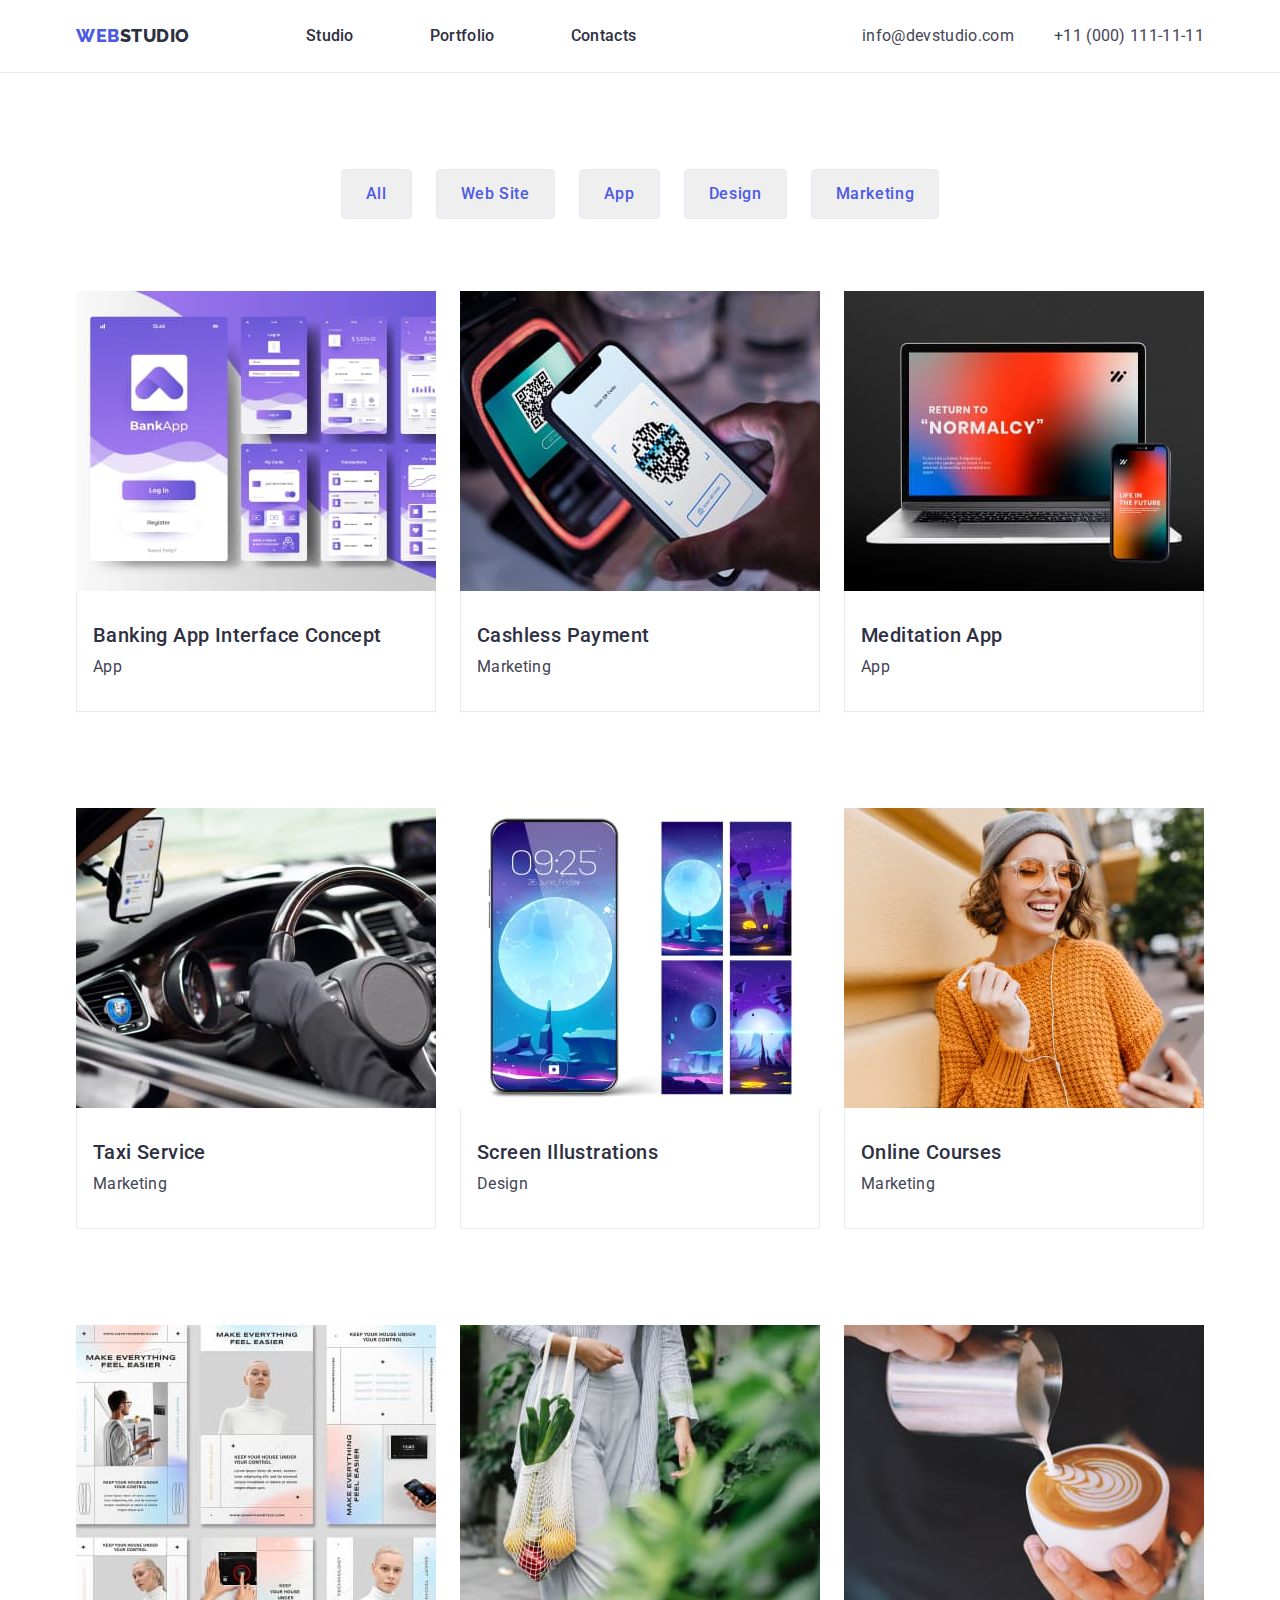
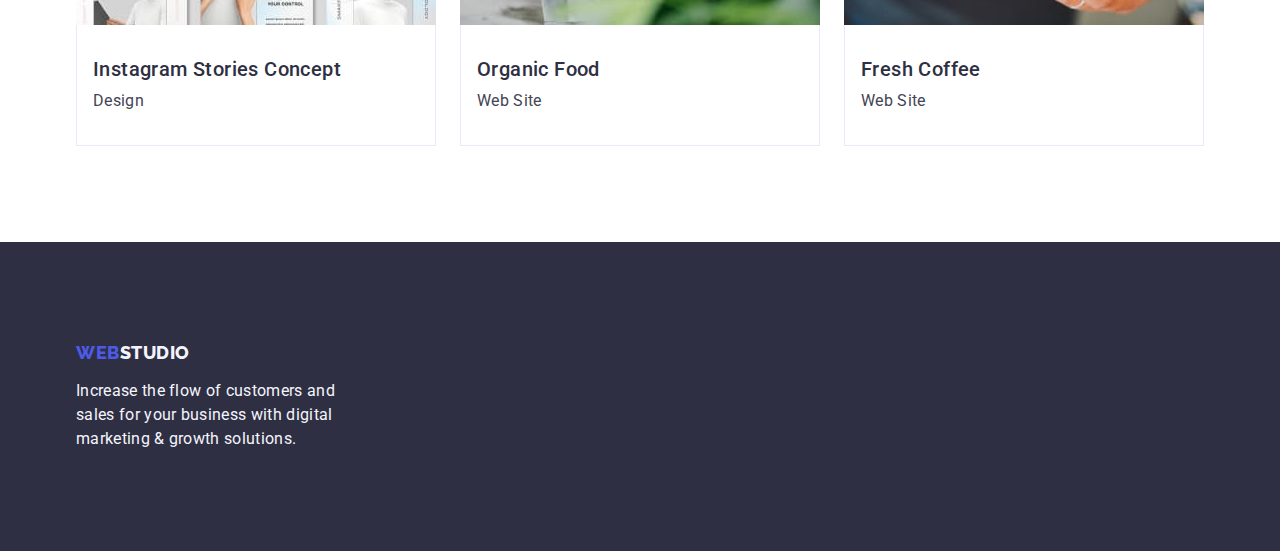
==== portfolio.html @ 5cd8baa3 "Initial commit" ====
<!DOCTYPE html>
<html lang="en">
  <head>
    <meta charset="UTF-8" />
    <meta http-equiv="X-UA-Compatible" content="IE=edge" />
    <meta name="viewport" content="width=device-width, initial-scale=1.0" />
    <link rel="preconnect" href="https://fonts.googleapis.com" />
    <link rel="preconnect" href="https://fonts.gstatic.com" crossorigin />
    <link
      href="https://fonts.googleapis.com/css2?family=Raleway:wght@800&family=Roboto:wght@400;500;700&display=swap"
      rel="stylesheet"
    />

    <!--  -->
    <link
      rel="stylesheet"
      href="https://cdnjs.cloudflare.com/ajax/libs/modern-normalize/1.1.0/modern-normalize.css"
    />
    <link rel="stylesheet" href="./css/styles.css" />
    <title>Document</title>
  </head>
  <body>
    <header class="header head-container">
      <div class="container header-container">
        <nav class="header-nav">
          <a class="logo link" href="./index.html"
            >Web <span class="studio-span link">Studio</span>
          </a>
          <ul class="header-list-nav list hov">
            <li class="header-list-item link">
              <a class="links-nav link" href="./index.html"> Studio </a>
            </li>
            <li class="header-list-item link">
              <a class="links-nav link" href="./portfolio.html">Portfolio</a>
            </li>
            <li class="header-list-item link">
              <a class="links-nav link" href="">Contacts</a>
            </li>
          </ul>
        </nav>

        <address class="adress">
          <ul class="list-adress list">
            <li class="adress-item">
              <a class="adress-link link" href="mailto:info@devstudio.com"
                >info@devstudio.com</a
              >
            </li>
            <li class="adress-item">
              <a class="adress-link link" href="tel:+110001111111"
                >+11 (000) 111-11-11</a
              >
            </li>
          </ul>
        </address>
      </div>
    </header>
    <main>
      <!-- buttons -->

      <div class="container buttons-cont">
        <h1 hidden>empty title</h1>
        <ul class="list btns-list-cont">
          <li><button class="btn" type="button">All</button></li>
          <li><button class="btn" type="button">Web Site</button></li>
          <li><button class="btn" type="button">App</button></li>
          <li><button class="btn" type="button">Design</button></li>
          <li><button class="btn" type="button">Marketing</button></li>
        </ul>
      </div>

      <!-- section 1 -->
      <section class="images">
        <div class="container pics-container">
          <ul class="images list">
            <li class="images-list">
              <a class="link">
                <img
                  class="images-img link"
                  src="./images/img2-1.jpg"
                  alt="Banking App Interface"
                />
                <div class="portf-text-img">
                  <h2 class="images-title">Banking App Interface Concept</h2>
                  <p class="images-text">App</p>
                </div>
              </a>
            </li>
            <li class="images-list">
              <a class="link">
                <img
                  class="images-img"
                  src="./images/img2-2.jpg"
                  alt="Cashless Payment"
                />
                <div class="portf-text-img">
                  <h2 class="images-title">Cashless Payment</h2>
                  <p class="images-text">Marketing</p>
                </div>
              </a>
            </li>
            <li class="images-list">
              <a class="link">
                <img
                  class="images-img"
                  src="./images/img2-3.jpg"
                  alt="App For Meditation"
                />
                <div class="portf-text-img">
                  <h2 class="images-title">Meditation App</h2>
                  <p class="images-text">App</p>
                </div>
              </a>
            </li>
          </ul>
        </div>
      </section>
      <!--         fjhssuhchdoishdvoh -->

      <section class="images">
        <div class="container pics-container">
          <ul class="images list">
            <li class="images-list">
              <a class="link">
                <img
                  class="images-img"
                  src="./images/img2-4.jpg"
                  alt="Taxi Service"
                />
                <div class="portf-text-img">
                  <h2 class="images-title">Taxi Service</h2>
                  <p class="images-text">Marketing</p>
                </div>
              </a>
            </li>
            <li class="images-list">
              <a class="link">
                <img
                  class="images-img"
                  src="./images/img2-5.jpg"
                  alt="Screen Illustrations"
                />
                <div class="portf-text-img">
                  <h2 class="images-title">Screen Illustrations</h2>
                  <p class="images-text">Design</p>
                </div>
              </a>
            </li>
            <li class="images-list">
              <a class="link">
                <img
                  class="images-img"
                  src="./images/img2-6.jpg"
                  alt="Online Courses"
                />
                <div class="portf-text-img">
                  <h2 class="images-title">Online Courses</h2>
                  <p class="images-text">Marketing</p>
                </div>
              </a>
            </li>
          </ul>
        </div>
      </section>

      <!-- dojgoisjfipjdf -->
      <section class="images">
        <div class="container pics-container">
          <ul class="images list">
            <li class="images-list">
              <a class="link">
                <img
                  class="images-img"
                  src="./images/img2-7.jpg"
                  alt="Instagram Stories Concept"
                />
                <div class="portf-text-img">
                  <h2 class="images-title">Instagram Stories Concept</h2>
                  <p class="images-text">Design</p>
                </div>
              </a>
            </li>
            <li class="images-list">
              <a class="link">
                <img
                  class="images-img"
                  src="./images/img2-8.jpg"
                  alt="Organic Food"
                />
                <div class="portf-text-img">
                  <h2 class="images-title">Organic Food</h2>
                  <p class="images-text">Web Site</p>
                </div>
              </a>
            </li>
            <li class="images-list">
              <a class="link">
                <img
                  class="images-img"
                  src="./images/img2-9.jpg"
                  alt="Fresh Coffee"
                />
                <div class="portf-text-img">
                  <h2 class="images-title">Fresh Coffee</h2>
                  <p class="images-text">Web Site</p>
                </div>
              </a>
            </li>
          </ul>
        </div>
      </section>
    </main>
    <footer class="footer">
      <div class="container footer-container">
        <a class="logo link" href="./index.html"
          >Web <span class="studio-span link sspan">Studio</span>
        </a>
        <p class="fotter-text">
          Increase the flow of customers and sales for your business with
          digital marketing & growth solutions.
        </p>
      </div>
    </footer>
  </body>
</html>
---- css/styles.css ----
body {
  font-family: 'Roboto', sans-serif;
  color: #434455;
}
:root {
  --add-color: #4d5ae5;
}
:root {
  --main-color: #2e2f42;
}
:root {
  --link-color: #434455;
}
:root {
  --background-color: #2e2f42;
}
p,
h1,
h2,
h3,
h4,
h5,
h6 {
  margin: 0;
}

ul {
  padding-left: 0;
  margin: 0;
}
button {
  cursor: pointer;
}

address {
  font-style: normal;
}

img {
  display: block;
}
/* main */

.logo {
  font-family: 'Raleway', sans-serif;
  font-style: normal;
  font-weight: 800;
  font-size: 18px;
  line-height: 1.17;
  display: flex;
  align-items: center;
  letter-spacing: 0.03em;
  text-transform: uppercase;
  color: var(--add-color);
  padding-left: 0px;
}
.studio-span {
  color: var(--main-color);
}

.list {
  list-style: none;
}

.link {
  text-decoration: none;
}

.container {
  margin-left: auto;
  margin-right: auto;
  width: 1158px;
  padding-left: 15px;
  padding-right: 15px;
}
.head-container {
  display: flex;
  text-align: center;
  border-bottom: 1px solid #e7e9fc;
}
.header {
  padding-top: 24px;
  padding-bottom: 24px;
  background-color: FFFFFF;
}
.header-nav {
  margin-right: auto;
  justify-content: center;
  background-color: #ffffff;
  display: flex;
  gap: 40px;
}
.header-container {
  display: flex;
}
.header-list-nav {
  display: flex;
}
.adress {
  color: var(--link-color);
}

.hov:hover :focus {
  color: #404bbf;
}

.links-nav {
  font-weight: 500;
  font-size: 16px;
  line-height: 1.5;
  letter-spacing: 0.02em;
  color: #2e2f42;
}
.links-nav:first-child {
  margin-left: 76px;
}

.links-nav:hover {
  color: #404bbf;
}
.links-nav:focus {
  color: #404bbf;
}

.adress-list {
}

.list-adress {
  margin-left: auto;
  display: flex;
  color: var(--link-color);
  gap: 40px;
}

.adress-item {
  font-weight: 400;
  font-size: 16px;
  line-height: 1.5;
  letter-spacing: 0.02em;
  color: #434455;
}

.adress-link:hover {
  color: #404bbf;
}
.adress-link:focus {
  color: #404bbf;
}

.adress-link {
  color: var(--link-color);
}

/* SECTION ONE */
.solutions {
  background-color: var(--background-color);
}

.container-solutions {
  background-color: #2e2f42;
  text-align: center;
  padding-top: 188px;
  padding-bottom: 188px;
}

.solutions-title {
  font-weight: 700;
  font-size: 56px;
  line-height: 1.07;

  width: 496px;
  letter-spacing: 0.02em;
  color: #ffffff;
  text-align: center;

  margin-left: auto;
  margin-right: auto;
}

.solutions-btn {
  font-family: 'Roboto', sans-serif;
  font-weight: 500;
  font-size: 16px;
  display: inline-block;
  border-radius: 4px;
  padding: 16px 32px;
  background: var(--add-color);
  box-shadow: 0px 4px 4px rgba(0, 0, 0, 0.15);
  line-height: 1.5;
  display: flex;
  align-items: center;
  letter-spacing: 0.04em;
  cursor: pointer;
  color: #ffffff;
  margin-top: 48px;
  margin-left: auto;
  margin-right: auto;
}

/* SECTION TWO */
.advantages {
  padding-top: 120px;
  padding-bottom: 120px;
}
.advantages-container {
  display: flex;
  gap: 24px;
}

.advantages-main-title {
}

.hidden {
}

.advantages-list {
}

.list {
}

.advantages-list-item {
}

.advantages-title {
  font-weight: 500;
  font-size: 20px;
  line-height: 1.2;
  letter-spacing: 0.02em;
  color: #2e2f42;
  margin-bottom: 8px;
}

.advantages-text {
  font-weight: 400;
  font-size: 16px;
  line-height: 1.5;
  letter-spacing: 0.02em;
  color: #434455;
}

/* SECTION THREE */
.tasks-container {
}
.tasks-title {
  font-weight: 700;
  font-size: 36px;
  line-height: 1.11;
  text-align: center;
  letter-spacing: 0.02em;
  text-transform: capitalize;
  color: #2e2f42;
  margin-bottom: 72px;
}
.tasks {
  padding-bottom: 120px;
}

.tasks-list {
  display: flex;
  gap: 24px;
  justify-content: space-between;
}

.tasks-list-item {
}

.tasks-img {
}

/*  SECTION FOUR*/

.team-container {
  padding-top: 120px;
  padding-bottom: 120px;
}
.team {
  background-color: #f4f4fd;
}

.team-main-title {
  font-weight: 700;
  font-size: 36px;
  line-height: 1.11;
  text-align: center;
  letter-spacing: 0.02em;
  text-transform: capitalize;
  color: #2e2f42;
  margin-bottom: 72px;
}

.team-worker {
  background: #ffffff;
  box-shadow: 0px 1px 6px rgba(46, 47, 66, 0.08),
    0px 1px 1px rgba(46, 47, 66, 0.16), 0px 2px 1px rgba(46, 47, 66, 0.08);
  border-radius: 0px 0px 4px 4px;
  padding-top: 32px;
  padding-bottom: 32px;
}

.team-list {
  display: flex;
  gap: 24px;
}

.team-list-item {
}

.team-img {
}

.team-item {
  font-weight: 500;
  font-size: 20px;
  line-height: 1.2;
  margin-bottom: 8px;
  text-align: center;
  letter-spacing: 0.02em;
  color: #2e2f42;
}

.team-text {
  font-weight: 400;
  font-size: 16px;
  line-height: 1.5;
  text-align: center;
  letter-spacing: 0.02em;
  color: #434455;
}
/* FOOTER */
.footer {
  background-color: var(--background-color);
  padding-top: 100px;
  padding-bottom: 100px;
}
.footer-container {
  display: block;
}
.fotter-link {
}

.fotter-text {
  font-weight: 400;
  font-size: 16px;
  line-height: 1.5;
  width: 264px;
  margin-top: 16px;
  letter-spacing: 0.02em;
  color: #f4f4fd;
}
.sspan {
  color: #f4f4fd;
}

/* portfolio */
/* SECTION */
.list {
  list-style: none;
}

.buttons-cont {
  display: flex;
}
.btn {
  font-family: 'Roboto', sans-serif;
  font-style: normal;
  font-weight: 500;
  font-size: 16px;
  line-height: 1.5;
  display: flex;
  align-items: center;
  text-align: center;
  letter-spacing: 0.04em;
  cursor: pointer;
  color: var(--add-color);
  border: 1px solid #e7e9fc;
  border-radius: 4px;
  padding: 12px 24px;
}

/* section img */

.pics-container {
  display: flex;
}
.btns-list-cont {
  display: flex;
  padding-top: 96px;
  padding-bottom: 72px;
  justify-content: center;
  margin: 0 auto;
  gap: 24px;
}
.images {
  display: flex;
  justify-content: space-between;
  gap: 24px;
  margin-bottom: 48px;
}

.images-list {
  display: flex;
  justify-content: space-between;
}

.images-img {
}

.images-title {
  padding-bottom: 8px;
  padding-left: 16px;

  font-weight: 500;
  font-size: 20px;
  line-height: 1.2;
  letter-spacing: 0.02em;
  color: #2e2f42;
}

.portf-text-img {
  padding-top: 32px;
  padding-bottom: 32px;
  background: #ffffff;

  border-bottom: 1px solid #e7e9fc;
  border-left: 1px solid #e7e9fc;
  border-right: 1px solid #e7e9fc;
}

.images-text {
  font-weight: 400;
  font-size: 16px;
  line-height: 1.5;
  letter-spacing: 0.02em;
  padding-left: 16px;
  color: #434455;
}
.link {
  text-decoration: none;
}
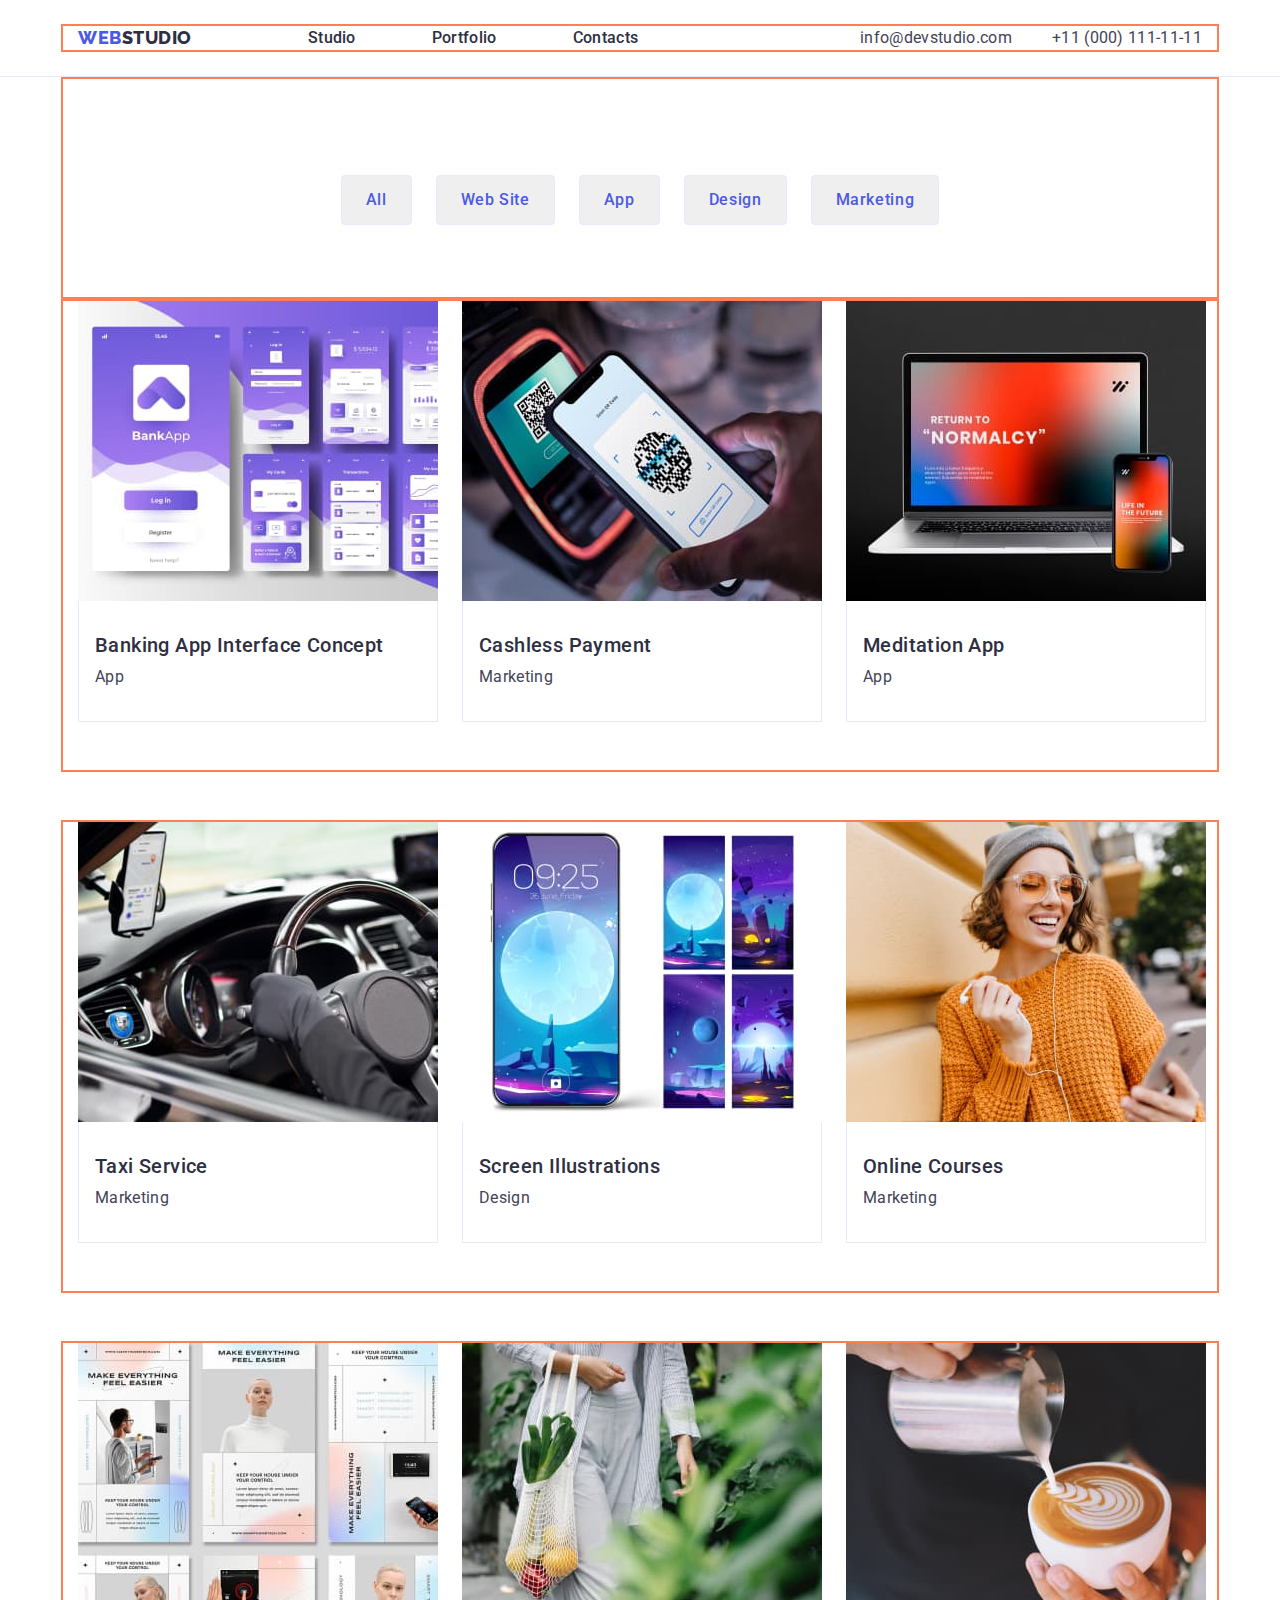
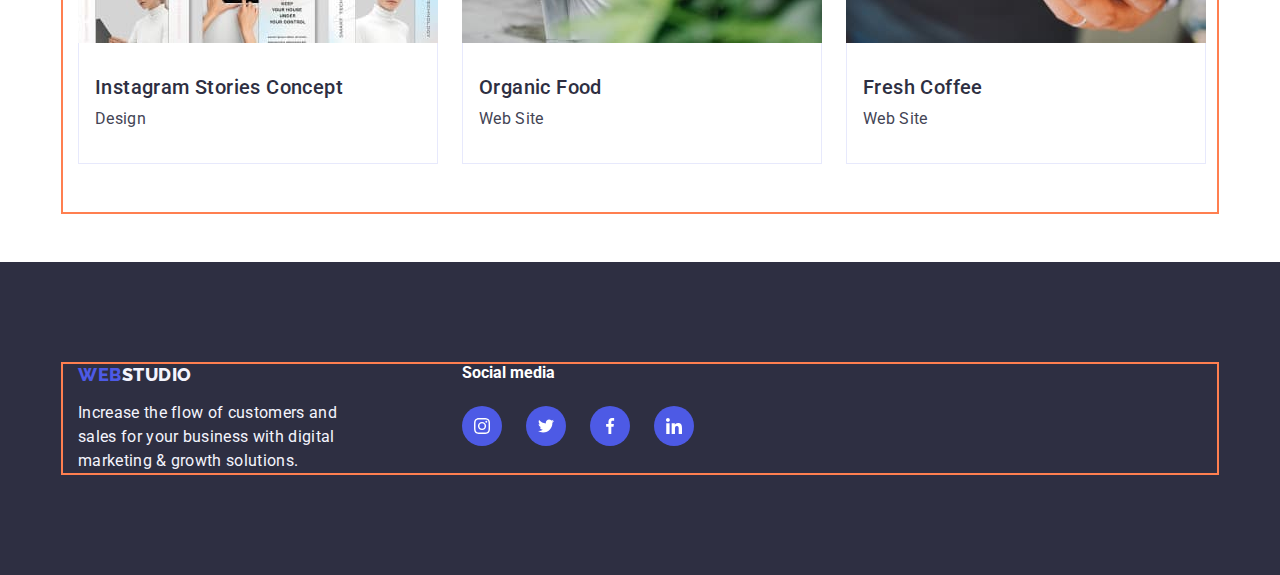
==== commit ff027aa2: "j" ====
--- a/portfolio.html
+++ b/portfolio.html
@@ -212,14 +212,51 @@
     </main>
     <footer class="footer">
       <div class="container footer-container">
-        <a class="logo link" href="./index.html"
-          >Web <span class="studio-span link sspan">Studio</span>
-        </a>
-        <p class="fotter-text">
-          Increase the flow of customers and sales for your business with
-          digital marketing & growth solutions.
-        </p>
+        <div class="footer-content">
+          <a class="logo link" href="./index.html"
+            >Web <span class="studio-span link sspan">Studio</span>
+          </a>
+          <p class="fotter-text">
+            Increase the flow of customers and sales for your business with
+            digital marketing & growth solutions.
+          </p>
+        </div>
+
+        <div class="footer-social">
+          <h4 class="footer-social-media">Social media</h4>
+          <ul class="footer-soc-list list">
+            <li class="team-soc-item">
+              <a class="footer-soc-link link" href>
+                <svg width="16" height="16" class="team-soc-item-svg">
+                  <use href="./images/icons.svg#icon-instagram"></use>
+                </svg>
+              </a>
+            </li>
+            <li class="footer-soc-item">
+              <a class="footer-soc-link link soc" href>
+                <svg width="16" height="16" class="team-soc-item-svg">
+                  <use href="./images/icons.svg#icon-twitter"></use>
+                </svg>
+              </a>
+            </li>
+            <li class="team-soc-item">
+              <a class="footer-soc-link link" href>
+                <svg width="16" height="16" class="team-soc-item-svg">
+                  <use href="./images/icons.svg#icon-facebook"></use>
+                </svg>
+              </a>
+            </li>
+            <li class="team-soc-item">
+              <a class="footer-soc-link link" href>
+                <svg width="16" height="16" class="team-soc-item-svg">
+                  <use href="./images/icons.svg#icon-linkedin"></use>
+                </svg>
+              </a>
+            </li>
+          </ul>
+        </div>
       </div>
     </footer>
   </body>
+  </body>
 </html>
--- a/css/styles.css
+++ b/css/styles.css
@@ -13,6 +13,9 @@
 }
 :root {
   --background-color: #2e2f42;
+}
+:root {
+  --hover-color: #404bbf;
 }
 p,
 h1,
@@ -65,13 +68,17 @@
 .link {
   text-decoration: none;
 }
-
+.adv-svg-section {
+  display: block;
+  justify-content: space-between;
+}
 .container {
   margin-left: auto;
   margin-right: auto;
   width: 1158px;
   padding-left: 15px;
   padding-right: 15px;
+  border: solid 2px coral;
 }
 .head-container {
   display: flex;
@@ -101,7 +108,7 @@
 }
 
 .hov:hover :focus {
-  color: #404bbf;
+  color: var(--hover-color);
 }
 
 .links-nav {
@@ -116,10 +123,10 @@
 }
 
 .links-nav:hover {
-  color: #404bbf;
+  color: var(--hover-color);
 }
 .links-nav:focus {
-  color: #404bbf;
+  color: var(--hover-color);
 }
 
 .adress-list {
@@ -141,10 +148,10 @@
 }
 
 .adress-link:hover {
-  color: #404bbf;
+  color: var(--hover-color);
 }
 .adress-link:focus {
-  color: #404bbf;
+  color: var(--hover-color);
 }
 
 .adress-link {
@@ -158,9 +165,21 @@
 
 .container-solutions {
   background-color: #2e2f42;
+  background-image: linear-gradient(
+      rgba(46, 47, 66, 0.7),
+      rgba(46, 47, 66, 0.7)
+    ),
+    url(../images/people-office.jpg);
+
+  background-size: cover;
   text-align: center;
   padding-top: 188px;
   padding-bottom: 188px;
+  background-repeat: no-repeat;
+  background-position: center;
+  width: 1440px;
+  margin-left: auto;
+  margin-right: auto;
 }
 
 .solutions-title {
@@ -196,6 +215,10 @@
   margin-left: auto;
   margin-right: auto;
 }
+.solutions-btn:hover,
+.solutions-btn:focus {
+  background-color: var(--hover-color);
+}
 
 /* SECTION TWO */
 .advantages {
@@ -237,6 +260,12 @@
   line-height: 1.5;
   letter-spacing: 0.02em;
   color: #434455;
+}
+.adv-svg-div {
+  padding: 24px 102.14px;
+  background: #f4f4fd;
+  border-radius: 4px;
+  margin-bottom: 8px;
 }
 
 /* SECTION THREE */
@@ -327,6 +356,42 @@
   letter-spacing: 0.02em;
   color: #434455;
 }
+
+.team-soc-list {
+  display: flex;
+  justify-content: center;
+  gap: 24px;
+  margin-top: 8px;
+}
+
+.team-soc-item {
+  width: 40px;
+  height: 40px;
+}
+
+.team-soc-link {
+  width: 100%;
+  height: 100%;
+  border-radius: 50%;
+  background-color: #4d5ae5;
+  display: flex;
+  align-items: center;
+  justify-content: center;
+}
+
+.team-soc-link:hover,
+.team-soc-link:focus {
+  background-color: var(--hover-color);
+}
+
+.team-soc-item-svg {
+  fill: #ffffff;
+}
+.soc-change:hover,
+.soc-change:focus .team-soc-item-svg {
+  fill: var(--add-color);
+}
+
 /* FOOTER */
 .footer {
   background-color: var(--background-color);
@@ -334,11 +399,36 @@
   padding-bottom: 100px;
 }
 .footer-container {
-  display: block;
+  display: flex;
+  width: 1158px;
+}
+.footer-content {
 }
 .fotter-link {
 }
-
+.footer-social-media {
+  color: #ffffff;
+  margin-bottom: 16px;
+}
+.footer-social {
+  display: flex;
+  flex-direction: column;
+  align-items: flex-start;
+  margin-left: 120px;
+}
+.footer-soc-list {
+  display: flex;
+  justify-content: center;
+  gap: 24px;
+  margin-top: 8px;
+}
+.footer-soc-item {
+  box-sizing: border-box;
+  display: flex;
+  justify-content: center;
+  width: 40px;
+  height: 40px;
+}
 .fotter-text {
   font-weight: 400;
   font-size: 16px;
@@ -351,7 +441,20 @@
 .sspan {
   color: #f4f4fd;
 }
-
+.footer-soc-link {
+  width: 100%;
+  height: 100%;
+  border-radius: 50%;
+  background-color: #4d5ae5;
+  display: flex;
+  align-items: center;
+  justify-content: center;
+}
+
+.footer-soc-link:hover,
+.team-soc-link:focus {
+  background-color: #31d0aa;
+}
 /* portfolio */
 /* SECTION */
 .list {
@@ -361,6 +464,7 @@
 .buttons-cont {
   display: flex;
 }
+
 .btn {
   font-family: 'Roboto', sans-serif;
   font-style: normal;
@@ -377,7 +481,11 @@
   border-radius: 4px;
   padding: 12px 24px;
 }
-
+.btn:hover,
+.btn:focus {
+  background-color: var(--hover-color);
+  color: #fff;
+}
 /* section img */
 
 .pics-container {
@@ -438,3 +546,53 @@
 .link {
   text-decoration: none;
 }
+/* CUSTOMERS */
+.costumers {
+}
+.container {
+}
+.customers-container {
+  padding: 130px 156px 120px;
+  flex-direction: column;
+  display: flex;
+  align-items: center;
+}
+.costumers-list {
+  display: flex;
+  gap: 24px;
+  flex-direction: row;
+  align-items: flex-start;
+  padding: 0px;
+  justify-content: space-between;
+  margin-top: 72px;
+}
+.costumers-header {
+  /* margin-bottom: 72px; */
+  margin: 0 auto;
+  font-weight: 700;
+  font-size: 36px;
+  line-height: 1.11;
+  text-align: center;
+  letter-spacing: 0.02em;
+  text-transform: capitalize;
+}
+.list {
+}
+.customers-link {
+}
+.link {
+}
+.customers-link-tag {
+}
+.costummers-items {
+  border: 1px solid #8e8f99;
+  border-radius: 4px;
+  fill: #afb1b8;
+  padding: 16px 32px;
+}
+
+.costummers-items:hover,
+.costummers-items:focus {
+  fill: var(--hover-color);
+  border: 1px solid var(--hover-color);
+}
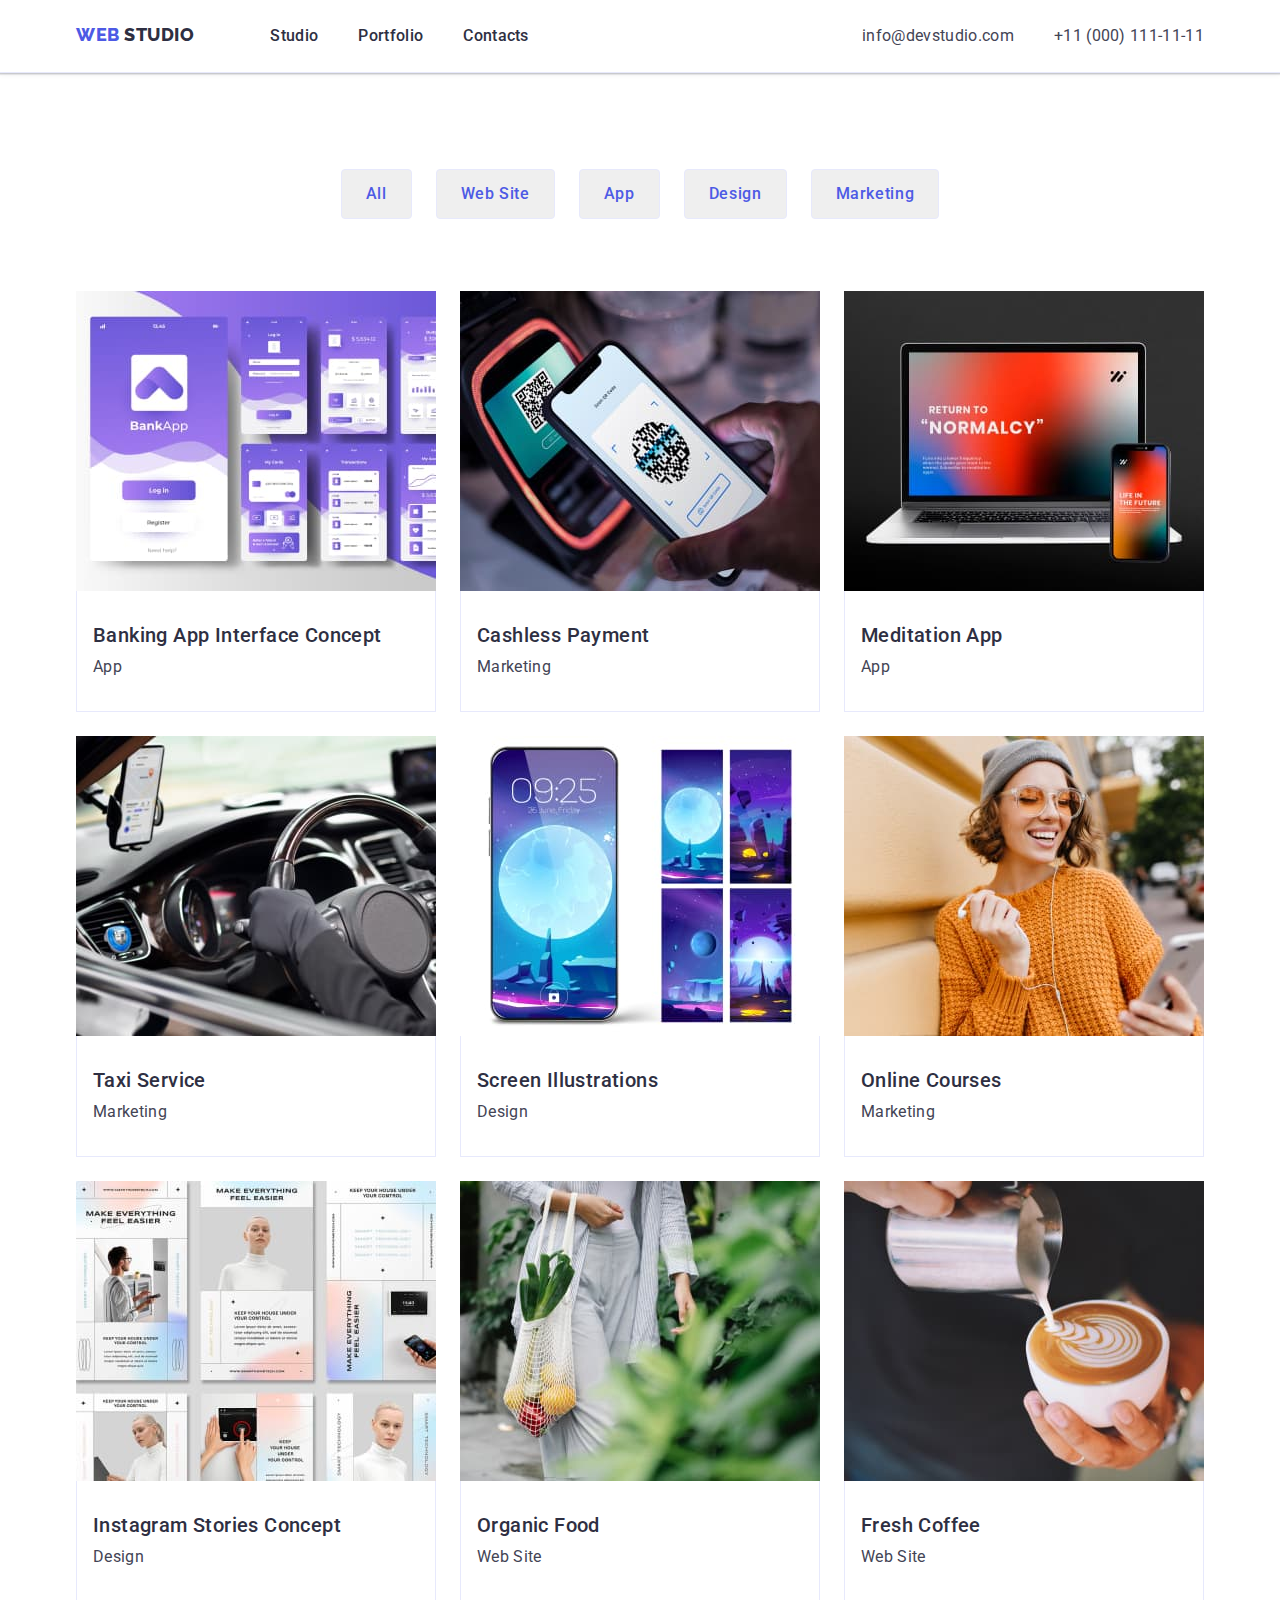
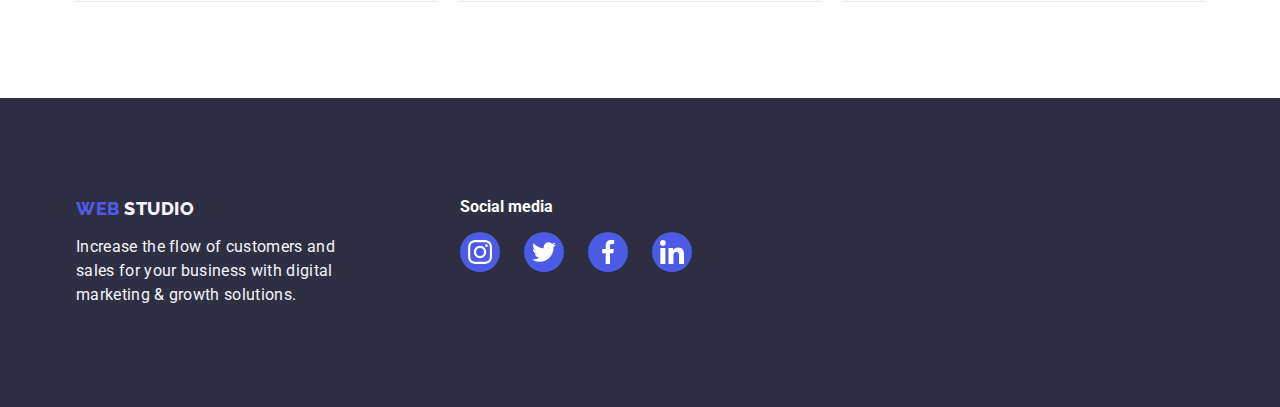
==== commit 35235da5: "f" ====
--- a/portfolio.html
+++ b/portfolio.html
@@ -112,103 +112,91 @@
                 </div>
               </a>
             </li>
+ <li class="images-list">
+              <a class="link">
+                <img
+                  class="images-img"
+                  src="./images/img2-4.jpg"
+                  alt="Taxi Service"
+                />
+                <div class="portf-text-img">
+                  <h2 class="images-title">Taxi Service</h2>
+                  <p class="images-text">Marketing</p>
+                </div>
+              </a>
+            </li>
+            <li class="images-list">
+              <a class="link">
+                <img
+                  class="images-img"
+                  src="./images/img2-5.jpg"
+                  alt="Screen Illustrations"
+                />
+                <div class="portf-text-img">
+                  <h2 class="images-title">Screen Illustrations</h2>
+                  <p class="images-text">Design</p>
+                </div>
+              </a>
+            </li>
+            <li class="images-list">
+              <a class="link">
+                <img
+                  class="images-img"
+                  src="./images/img2-6.jpg"
+                  alt="Online Courses"
+                />
+                <div class="portf-text-img">
+                  <h2 class="images-title">Online Courses</h2>
+                  <p class="images-text">Marketing</p>
+                </div>
+              </a>
+            </li>
+<li class="images-list">
+              <a class="link">
+                <img
+                  class="images-img"
+                  src="./images/img2-7.jpg"
+                  alt="Instagram Stories Concept"
+                />
+                <div class="portf-text-img">
+                  <h2 class="images-title">Instagram Stories Concept</h2>
+                  <p class="images-text">Design</p>
+                </div>
+              </a>
+            </li>
+            <li class="images-list">
+              <a class="link">
+                <img
+                  class="images-img"
+                  src="./images/img2-8.jpg"
+                  alt="Organic Food"
+                />
+                <div class="portf-text-img">
+                  <h2 class="images-title">Organic Food</h2>
+                  <p class="images-text">Web Site</p>
+                </div>
+              </a>
+            </li>
+            <li class="images-list">
+              <a class="link">
+                <img
+                  class="images-img"
+                  src="./images/img2-9.jpg"
+                  alt="Fresh Coffee"
+                />
+                <div class="portf-text-img">
+                  <h2 class="images-title">Fresh Coffee</h2>
+                  <p class="images-text">Web Site</p>
+                </div>
+              </a>
+            </li>
           </ul>
         </div>
       </section>
-      <!--         fjhssuhchdoishdvoh -->
-
-      <section class="images">
-        <div class="container pics-container">
-          <ul class="images list">
-            <li class="images-list">
-              <a class="link">
-                <img
-                  class="images-img"
-                  src="./images/img2-4.jpg"
-                  alt="Taxi Service"
-                />
-                <div class="portf-text-img">
-                  <h2 class="images-title">Taxi Service</h2>
-                  <p class="images-text">Marketing</p>
-                </div>
-              </a>
-            </li>
-            <li class="images-list">
-              <a class="link">
-                <img
-                  class="images-img"
-                  src="./images/img2-5.jpg"
-                  alt="Screen Illustrations"
-                />
-                <div class="portf-text-img">
-                  <h2 class="images-title">Screen Illustrations</h2>
-                  <p class="images-text">Design</p>
-                </div>
-              </a>
-            </li>
-            <li class="images-list">
-              <a class="link">
-                <img
-                  class="images-img"
-                  src="./images/img2-6.jpg"
-                  alt="Online Courses"
-                />
-                <div class="portf-text-img">
-                  <h2 class="images-title">Online Courses</h2>
-                  <p class="images-text">Marketing</p>
-                </div>
-              </a>
-            </li>
-          </ul>
-        </div>
-      </section>
-
-      <!-- dojgoisjfipjdf -->
-      <section class="images">
-        <div class="container pics-container">
-          <ul class="images list">
-            <li class="images-list">
-              <a class="link">
-                <img
-                  class="images-img"
-                  src="./images/img2-7.jpg"
-                  alt="Instagram Stories Concept"
-                />
-                <div class="portf-text-img">
-                  <h2 class="images-title">Instagram Stories Concept</h2>
-                  <p class="images-text">Design</p>
-                </div>
-              </a>
-            </li>
-            <li class="images-list">
-              <a class="link">
-                <img
-                  class="images-img"
-                  src="./images/img2-8.jpg"
-                  alt="Organic Food"
-                />
-                <div class="portf-text-img">
-                  <h2 class="images-title">Organic Food</h2>
-                  <p class="images-text">Web Site</p>
-                </div>
-              </a>
-            </li>
-            <li class="images-list">
-              <a class="link">
-                <img
-                  class="images-img"
-                  src="./images/img2-9.jpg"
-                  alt="Fresh Coffee"
-                />
-                <div class="portf-text-img">
-                  <h2 class="images-title">Fresh Coffee</h2>
-                  <p class="images-text">Web Site</p>
-                </div>
-              </a>
-            </li>
-          </ul>
-        </div>
-      </section>
+     
+
+      
+        
     </main>
     <footer class="footer">
       <div class="container footer-container">
@@ -227,28 +215,28 @@
           <ul class="footer-soc-list list">
             <li class="team-soc-item">
               <a class="footer-soc-link link" href>
-                <svg width="16" height="16" class="team-soc-item-svg">
+             <svg width="24" height="24" class="team-soc-item-svg">
                   <use href="./images/icons.svg#icon-instagram"></use>
                 </svg>
               </a>
             </li>
             <li class="footer-soc-item">
               <a class="footer-soc-link link soc" href>
-                <svg width="16" height="16" class="team-soc-item-svg">
+                <svg width="24" height="24" class="team-soc-item-svg">
                   <use href="./images/icons.svg#icon-twitter"></use>
                 </svg>
               </a>
             </li>
             <li class="team-soc-item">
               <a class="footer-soc-link link" href>
-                <svg width="16" height="16" class="team-soc-item-svg">
+                <svg width="24" height="24" class="team-soc-item-svg">
                   <use href="./images/icons.svg#icon-facebook"></use>
                 </svg>
               </a>
             </li>
             <li class="team-soc-item">
               <a class="footer-soc-link link" href>
-                <svg width="16" height="16" class="team-soc-item-svg">
+              <svg width="24" height="24" class="team-soc-item-svg">
                   <use href="./images/icons.svg#icon-linkedin"></use>
                 </svg>
               </a>
--- a/css/styles.css
+++ b/css/styles.css
@@ -1,22 +1,15 @@
+:root {
+  --add-color: #4d5ae5;
+  --main-color: #2e2f42;
+  --link-color: #434455;
+  --hover-color: #404bbf;
+}
+
 body {
   font-family: 'Roboto', sans-serif;
-  color: #434455;
-}
-:root {
-  --add-color: #4d5ae5;
-}
-:root {
-  --main-color: #2e2f42;
-}
-:root {
-  --link-color: #434455;
-}
-:root {
-  --background-color: #2e2f42;
-}
-:root {
-  --hover-color: #404bbf;
-}
+  color: var(--link-color);
+}
+
 p,
 h1,
 h2,
@@ -50,8 +43,6 @@
   font-weight: 800;
   font-size: 18px;
   line-height: 1.17;
-  display: flex;
-  align-items: center;
   letter-spacing: 0.03em;
   text-transform: uppercase;
   color: var(--add-color);
@@ -78,12 +69,12 @@
   width: 1158px;
   padding-left: 15px;
   padding-right: 15px;
-  border: solid 2px coral;
+  /* border: solid 2px coral; */
 }
 .head-container {
-  display: flex;
-  text-align: center;
   border-bottom: 1px solid #e7e9fc;
+  box-shadow: 0px 2px 1px rgba(46, 47, 66, 0.08),
+    0px 1px 1px rgba(46, 47, 66, 0.16), 0px 1px 6px rgba(46, 47, 66, 0.08);
 }
 .header {
   padding-top: 24px;
@@ -92,16 +83,17 @@
 }
 .header-nav {
   margin-right: auto;
-  justify-content: center;
-  background-color: #ffffff;
-  display: flex;
+  display: flex;
+}
+.header-container {
+  display: flex;
+}
+.header-list-item {
+}
+.header-list-nav {
+  display: flex;
+  margin-left: 76px;
   gap: 40px;
-}
-.header-container {
-  display: flex;
-}
-.header-list-nav {
-  display: flex;
 }
 .adress {
   color: var(--link-color);
@@ -116,10 +108,7 @@
   font-size: 16px;
   line-height: 1.5;
   letter-spacing: 0.02em;
-  color: #2e2f42;
-}
-.links-nav:first-child {
-  margin-left: 76px;
+  color: var(--main-color);
 }
 
 .links-nav:hover {
@@ -144,7 +133,7 @@
   font-size: 16px;
   line-height: 1.5;
   letter-spacing: 0.02em;
-  color: #434455;
+  color: var(--link-color);
 }
 
 .adress-link:hover {
@@ -161,10 +150,6 @@
 /* SECTION ONE */
 .solutions {
   background-color: var(--background-color);
-}
-
-.container-solutions {
-  background-color: #2e2f42;
   background-image: linear-gradient(
       rgba(46, 47, 66, 0.7),
       rgba(46, 47, 66, 0.7)
@@ -180,6 +165,10 @@
   width: 1440px;
   margin-left: auto;
   margin-right: auto;
+  box-shadow: 0px 4px 4px rgba(0, 0, 0, 0.25);
+}
+
+.container-solutions {
 }
 
 .solutions-title {
@@ -206,14 +195,13 @@
   background: var(--add-color);
   box-shadow: 0px 4px 4px rgba(0, 0, 0, 0.15);
   line-height: 1.5;
-  display: flex;
-  align-items: center;
   letter-spacing: 0.04em;
   cursor: pointer;
   color: #ffffff;
   margin-top: 48px;
   margin-left: auto;
   margin-right: auto;
+  border: none;
 }
 .solutions-btn:hover,
 .solutions-btn:focus {
@@ -243,6 +231,7 @@
 }
 
 .advantages-list-item {
+  width: calc(100% - 72px / 4);
 }
 
 .advantages-title {
@@ -250,7 +239,7 @@
   font-size: 20px;
   line-height: 1.2;
   letter-spacing: 0.02em;
-  color: #2e2f42;
+  color: var(--main-color);
   margin-bottom: 8px;
 }
 
@@ -259,13 +248,16 @@
   font-size: 16px;
   line-height: 1.5;
   letter-spacing: 0.02em;
-  color: #434455;
+  color: var(--link-color);
 }
 .adv-svg-div {
-  padding: 24px 102.14px;
+  display: flex;
+  justify-content: center;
   background: #f4f4fd;
   border-radius: 4px;
   margin-bottom: 8px;
+  align-items: center;
+  height: 112px;
 }
 
 /* SECTION THREE */
@@ -278,7 +270,7 @@
   text-align: center;
   letter-spacing: 0.02em;
   text-transform: capitalize;
-  color: #2e2f42;
+  color: var(--main-color);
   margin-bottom: 72px;
 }
 .tasks {
@@ -295,16 +287,16 @@
 }
 
 .tasks-img {
+  border: 1px solid #e7e9fc;
 }
 
 /*  SECTION FOUR*/
 
-.team-container {
+.team {
+  background-color: #f4f4fd;
   padding-top: 120px;
   padding-bottom: 120px;
-}
-.team {
-  background-color: #f4f4fd;
+  filter: drop-shadow(0px 4px 4px rgba(0, 0, 0, 0.25));
 }
 
 .team-main-title {
@@ -314,7 +306,7 @@
   text-align: center;
   letter-spacing: 0.02em;
   text-transform: capitalize;
-  color: #2e2f42;
+  color: var(--main-color);
   margin-bottom: 72px;
 }
 
@@ -345,7 +337,7 @@
   margin-bottom: 8px;
   text-align: center;
   letter-spacing: 0.02em;
-  color: #2e2f42;
+  color: var(--main-color);
 }
 
 .team-text {
@@ -354,7 +346,7 @@
   line-height: 1.5;
   text-align: center;
   letter-spacing: 0.02em;
-  color: #434455;
+  color: var(--link-color);
 }
 
 .team-soc-list {
@@ -373,7 +365,7 @@
   width: 100%;
   height: 100%;
   border-radius: 50%;
-  background-color: #4d5ae5;
+  background-color: var(--add-color);
   display: flex;
   align-items: center;
   justify-content: center;
@@ -394,15 +386,16 @@
 
 /* FOOTER */
 .footer {
-  background-color: var(--background-color);
   padding-top: 100px;
   padding-bottom: 100px;
+  background-color: var(--main-color);
 }
 .footer-container {
   display: flex;
   width: 1158px;
 }
 .footer-content {
+  width: 264px;
 }
 .fotter-link {
 }
@@ -411,9 +404,6 @@
   margin-bottom: 16px;
 }
 .footer-social {
-  display: flex;
-  flex-direction: column;
-  align-items: flex-start;
   margin-left: 120px;
 }
 .footer-soc-list {
@@ -433,7 +423,7 @@
   font-weight: 400;
   font-size: 16px;
   line-height: 1.5;
-  width: 264px;
+
   margin-top: 16px;
   letter-spacing: 0.02em;
   color: #f4f4fd;
@@ -445,7 +435,7 @@
   width: 100%;
   height: 100%;
   border-radius: 50%;
-  background-color: #4d5ae5;
+  background-color: var(--add-color);
   display: flex;
   align-items: center;
   justify-content: center;
@@ -455,6 +445,7 @@
 .team-soc-link:focus {
   background-color: #31d0aa;
 }
+
 /* portfolio */
 /* SECTION */
 .list {
@@ -485,11 +476,14 @@
 .btn:focus {
   background-color: var(--hover-color);
   color: #fff;
+  box-shadow: 0px 3px 1px rgba(0, 0, 0, 0.1), 0px 2px 1px rgba(0, 0, 0, 0.08),
+    0px 2px 2px rgba(0, 0, 0, 0.12);
+  border: 1pxsolid var(--hover-color);
 }
 /* section img */
 
 .pics-container {
-  display: flex;
+  display: inline-block;
 }
 .btns-list-cont {
   display: flex;
@@ -501,98 +495,105 @@
 }
 .images {
   display: flex;
+  flex-wrap: wrap;
   justify-content: space-between;
   gap: 24px;
   margin-bottom: 48px;
 }
 
 .images-list {
-  display: flex;
-  justify-content: space-between;
+  width: 360px;
 }
 
 .images-img {
 }
 
 .images-title {
-  padding-bottom: 8px;
-  padding-left: 16px;
+  margin-bottom: 8px;
 
   font-weight: 500;
   font-size: 20px;
   line-height: 1.2;
   letter-spacing: 0.02em;
-  color: #2e2f42;
+  color: var(--main-color);
 }
 
 .portf-text-img {
   padding-top: 32px;
   padding-bottom: 32px;
+  padding-left: 16px;
   background: #ffffff;
 
   border-bottom: 1px solid #e7e9fc;
   border-left: 1px solid #e7e9fc;
   border-right: 1px solid #e7e9fc;
 }
-
+.portf-text-img:hover {
+  box-shadow: 0px 1px 6px rgba(46, 47, 66, 0.08),
+    0px 1px 1px rgba(46, 47, 66, 0.16), 0px 2px 1px rgba(46, 47, 66, 0.08);
+}
 .images-text {
   font-weight: 400;
   font-size: 16px;
   line-height: 1.5;
   letter-spacing: 0.02em;
-  padding-left: 16px;
-  color: #434455;
-}
+
+  color: var(--link-color);
+}
+
 .link {
   text-decoration: none;
 }
 /* CUSTOMERS */
 .costumers {
-}
-.container {
-}
+  padding: 130px 156px 120px;
+}
+
 .customers-container {
-  padding: 130px 156px 120px;
+  display: flex;
   flex-direction: column;
-  display: flex;
+  justify-content: center;
   align-items: center;
 }
 .costumers-list {
   display: flex;
   gap: 24px;
-  flex-direction: row;
-  align-items: flex-start;
   padding: 0px;
-  justify-content: space-between;
-  margin-top: 72px;
 }
 .costumers-header {
   /* margin-bottom: 72px; */
-  margin: 0 auto;
+
   font-weight: 700;
   font-size: 36px;
   line-height: 1.11;
   text-align: center;
   letter-spacing: 0.02em;
   text-transform: capitalize;
+  margin-bottom: 72px;
 }
 .list {
 }
 .customers-link {
+  height: 88px;
+  width: calc(100% - 88px / 6);
 }
 .link {
 }
 .customers-link-tag {
-}
-.costummers-items {
   border: 1px solid #8e8f99;
   border-radius: 4px;
+  padding: 16px 32px;
+
+  display: flex;
+  justify-content: center;
+  align-items: center;
   fill: #afb1b8;
-  padding: 16px 32px;
-}
-
-.costummers-items:hover,
-.costummers-items:focus {
+}
+.costummers-items {
+}
+
+.customers-link-tag:hover,
+.customers-link-tag:focus {
   fill: var(--hover-color);
   border: 1px solid var(--hover-color);
 }
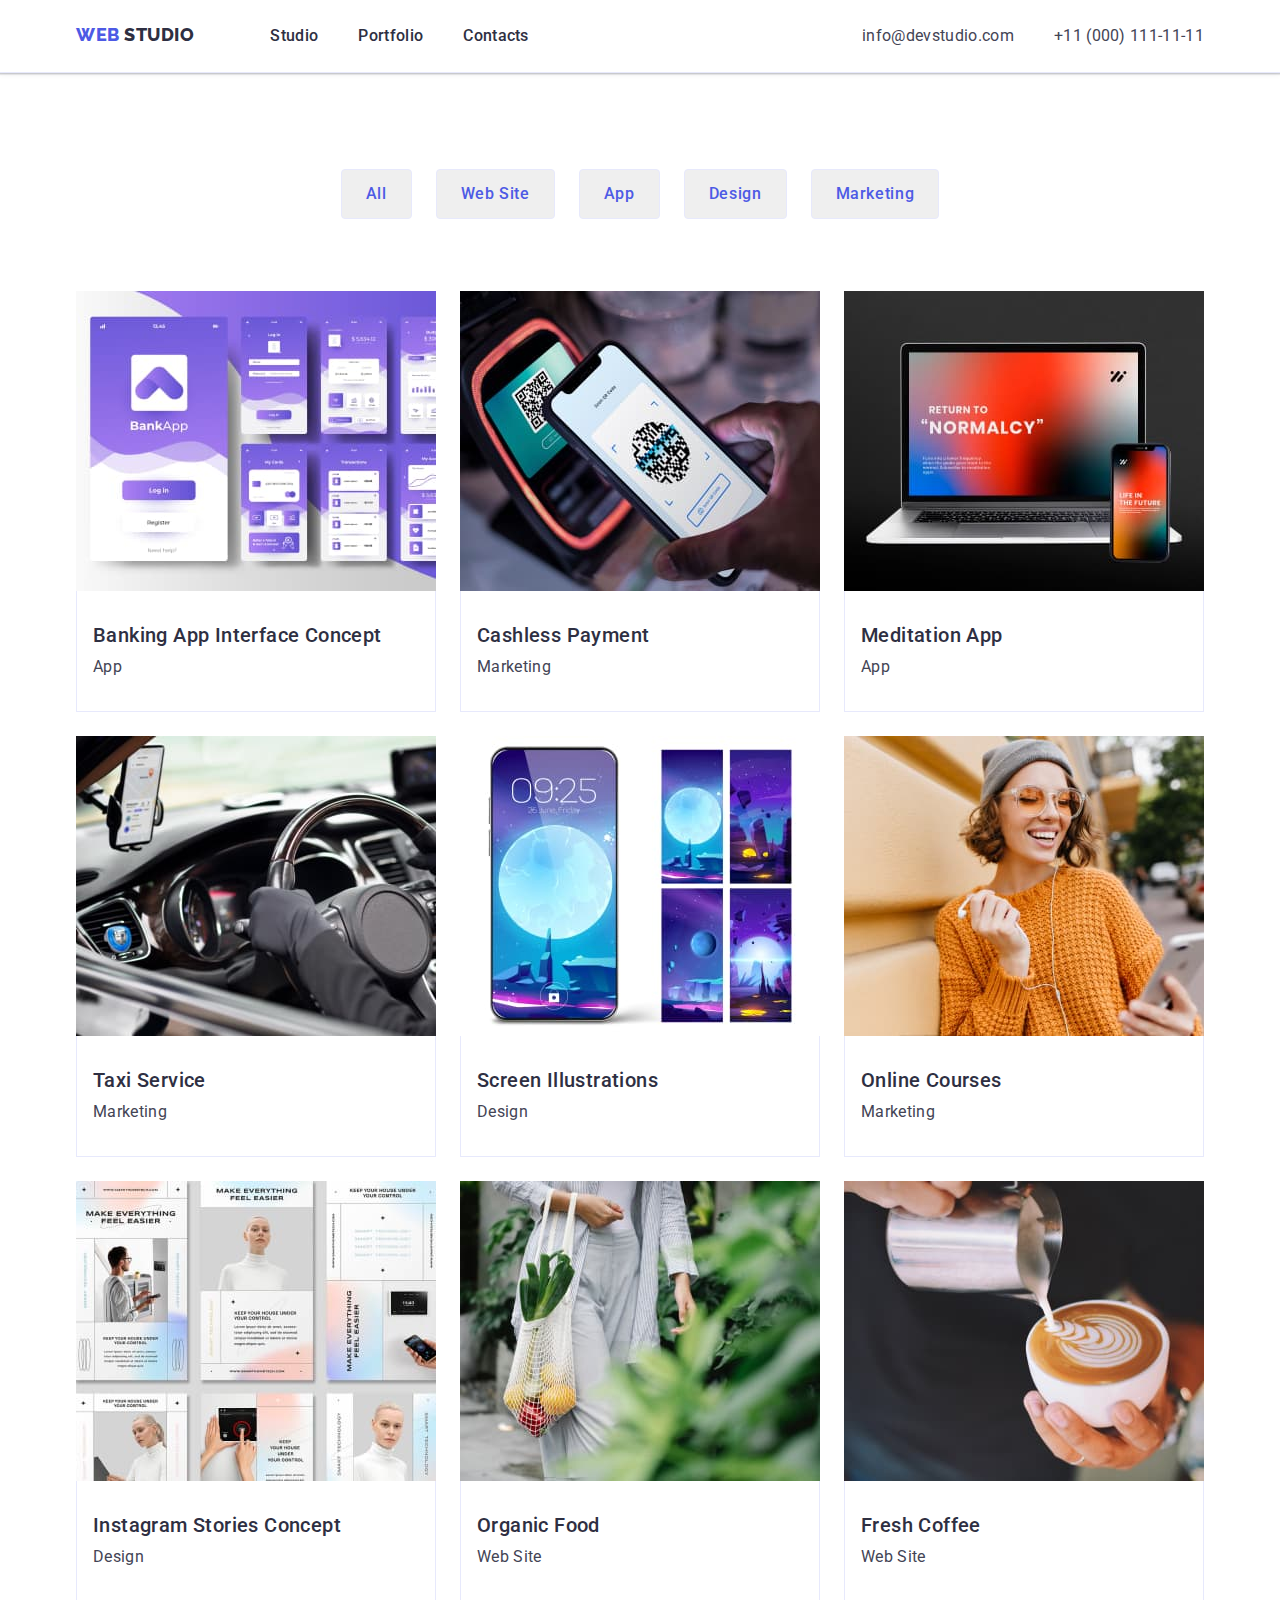
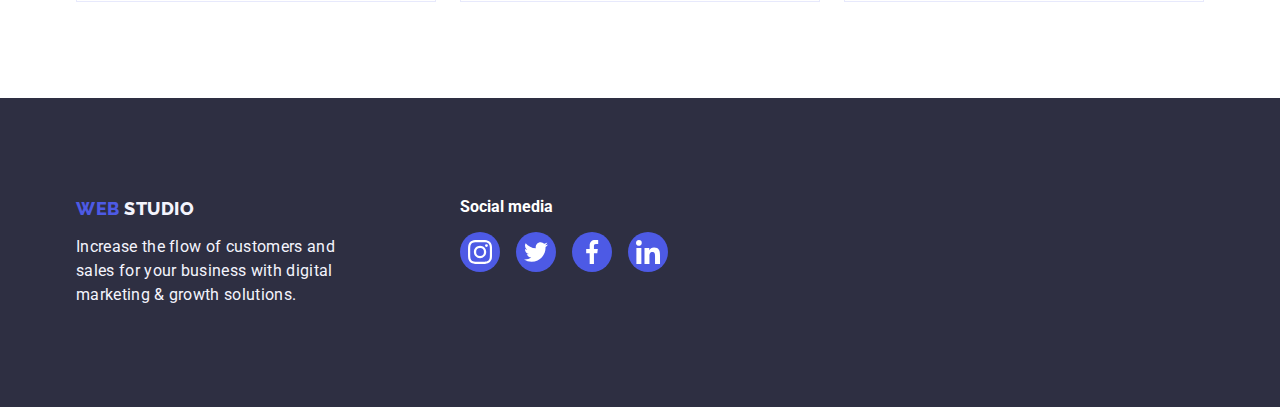
==== commit 68d9c1be: "d" ====
--- a/portfolio.html
+++ b/portfolio.html
@@ -74,7 +74,8 @@
         <div class="container pics-container">
           <ul class="images list">
             <li class="images-list">
-              <a class="link">
+              <a class="lnk-img link">
+                
                 <img
                   class="images-img link"
                   src="./images/img2-1.jpg"
@@ -87,7 +88,7 @@
               </a>
             </li>
             <li class="images-list">
-              <a class="link">
+              <a class=" lnk-img link ">
                 <img
                   class="images-img"
                   src="./images/img2-2.jpg"
@@ -100,7 +101,7 @@
               </a>
             </li>
             <li class="images-list">
-              <a class="link">
+              <a class=" lnk-img link">
                 <img
                   class="images-img"
                   src="./images/img2-3.jpg"
@@ -113,7 +114,7 @@
               </a>
             </li>
  <li class="images-list">
-              <a class="link">
+              <a class=" lnk-img link">
                 <img
                   class="images-img"
                   src="./images/img2-4.jpg"
@@ -126,7 +127,7 @@
               </a>
             </li>
             <li class="images-list">
-              <a class="link">
+              <a class="lnk-img link">
                 <img
                   class="images-img"
                   src="./images/img2-5.jpg"
@@ -139,7 +140,7 @@
               </a>
             </li>
             <li class="images-list">
-              <a class="link">
+              <a class=" lnk-img link">
                 <img
                   class="images-img"
                   src="./images/img2-6.jpg"
@@ -152,7 +153,7 @@
               </a>
             </li>
 <li class="images-list">
-              <a class="link">
+              <a class="lnk-img link">
                 <img
                   class="images-img"
                   src="./images/img2-7.jpg"
@@ -165,7 +166,7 @@
               </a>
             </li>
             <li class="images-list">
-              <a class="link">
+              <a class="lnk-img link">
                 <img
                   class="images-img"
                   src="./images/img2-8.jpg"
@@ -178,7 +179,7 @@
               </a>
             </li>
             <li class="images-list">
-              <a class="link">
+              <a class="lnk-img link">
                 <img
                   class="images-img"
                   src="./images/img2-9.jpg"
--- a/css/styles.css
+++ b/css/styles.css
@@ -409,7 +409,7 @@
 .footer-soc-list {
   display: flex;
   justify-content: center;
-  gap: 24px;
+  gap: 16px;
   margin-top: 8px;
 }
 .footer-soc-item {
@@ -478,7 +478,7 @@
   color: #fff;
   box-shadow: 0px 3px 1px rgba(0, 0, 0, 0.1), 0px 2px 1px rgba(0, 0, 0, 0.08),
     0px 2px 2px rgba(0, 0, 0, 0.12);
-  border: 1pxsolid var(--hover-color);
+  border-color: var(--hover-color);
 }
 /* section img */
 
@@ -528,7 +528,8 @@
   border-left: 1px solid #e7e9fc;
   border-right: 1px solid #e7e9fc;
 }
-.portf-text-img:hover {
+
+.lnk-img:hover {
   box-shadow: 0px 1px 6px rgba(46, 47, 66, 0.08),
     0px 1px 1px rgba(46, 47, 66, 0.16), 0px 2px 1px rgba(46, 47, 66, 0.08);
 }
@@ -549,12 +550,6 @@
   padding: 130px 156px 120px;
 }
 
-.customers-container {
-  display: flex;
-  flex-direction: column;
-  justify-content: center;
-  align-items: center;
-}
 .costumers-list {
   display: flex;
   gap: 24px;
@@ -574,16 +569,14 @@
 .list {
 }
 .customers-link {
-  height: 88px;
-  width: calc(100% - 88px / 6);
+  width: calc((100% - 120px) / 6);
 }
 .link {
 }
 .customers-link-tag {
   border: 1px solid #8e8f99;
   border-radius: 4px;
-  padding: 16px 32px;
-
+  height: 88px;
   display: flex;
   justify-content: center;
   align-items: center;
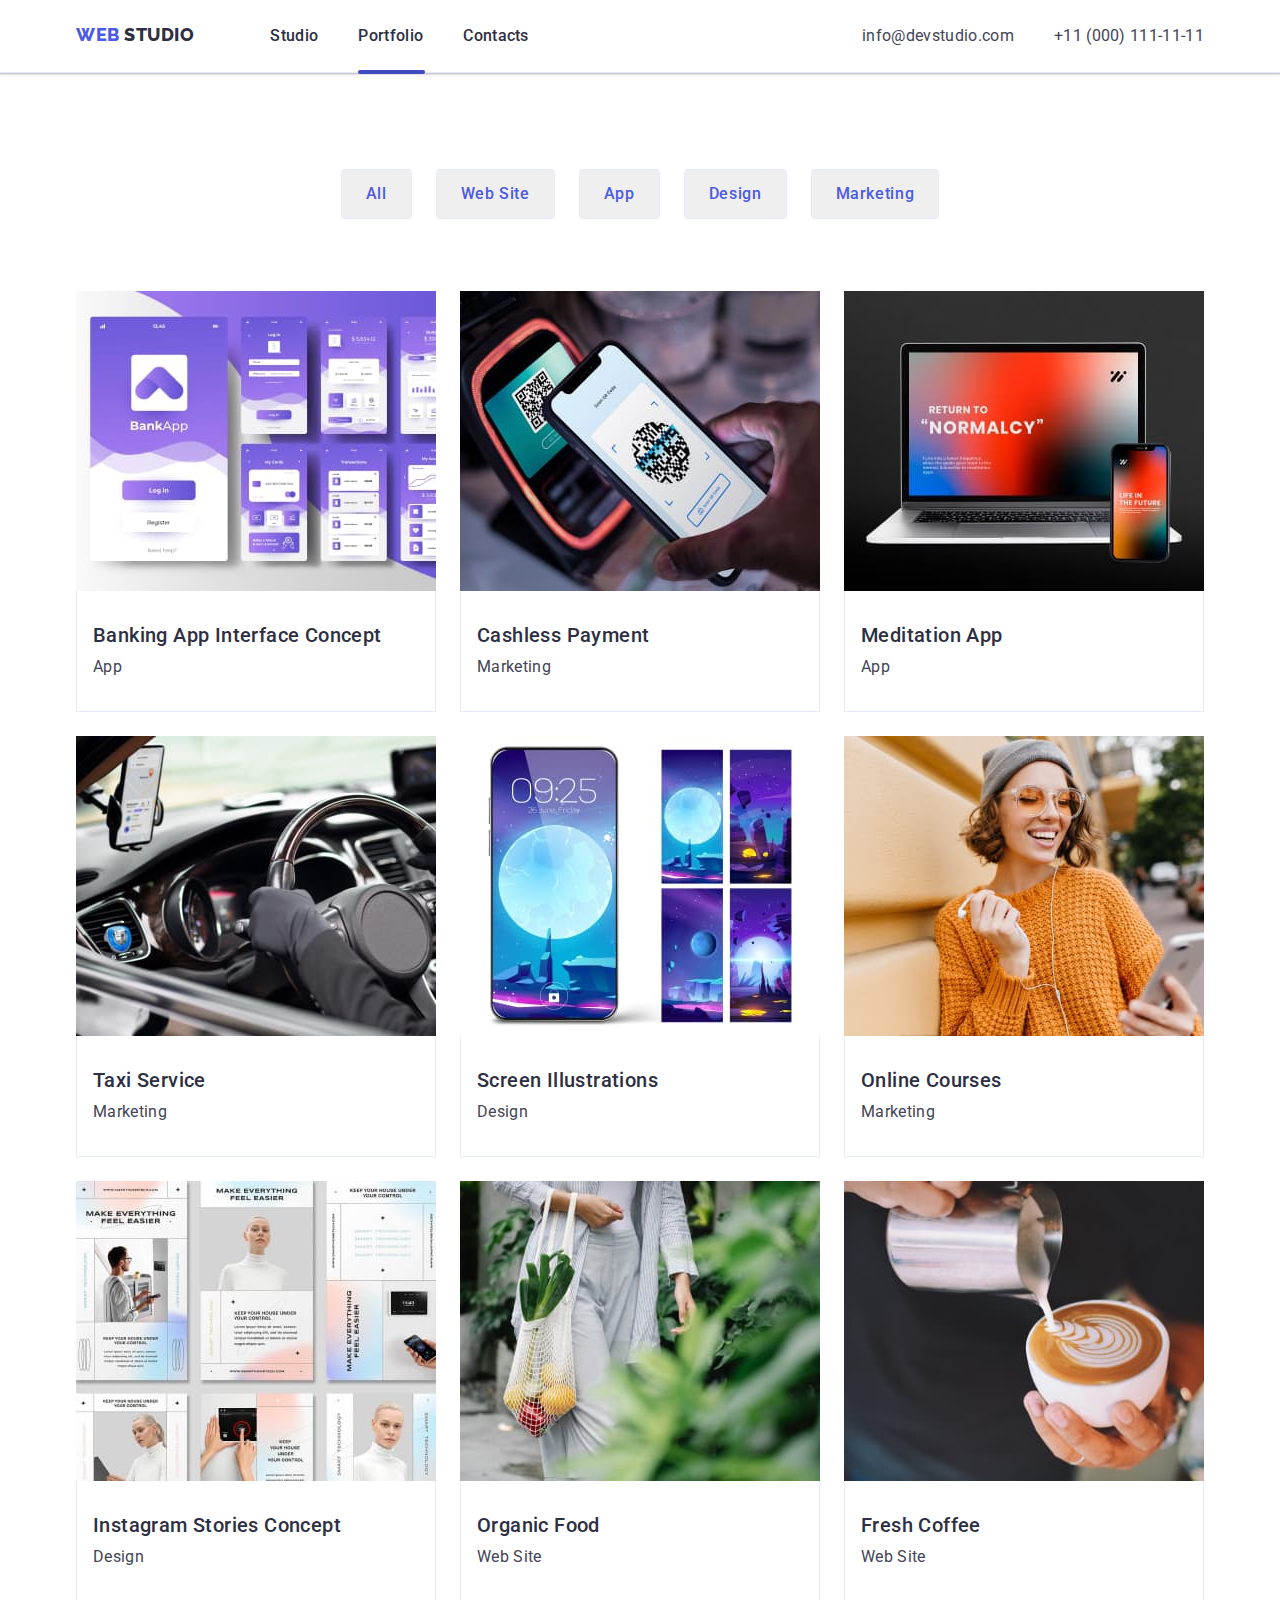
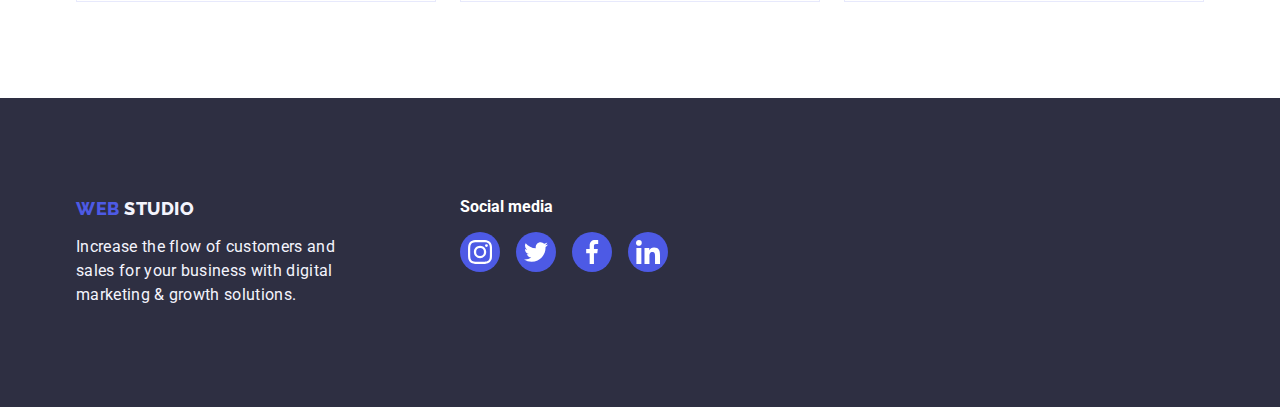
==== commit fd95da4b: "т" ====
--- a/portfolio.html
+++ b/portfolio.html
@@ -31,7 +31,7 @@
               <a class="links-nav link" href="./index.html"> Studio </a>
             </li>
             <li class="header-list-item link">
-              <a class="links-nav link" href="./portfolio.html">Portfolio</a>
+              <a class="links-nav link current c-portf" href="./portfolio.html">Portfolio</a>
             </li>
             <li class="header-list-item link">
               <a class="links-nav link" href="">Contacts</a>
@@ -74,6 +74,7 @@
         <div class="container pics-container">
           <ul class="images list">
             <li class="images-list">
+                <div class="cover-text-wrap">
               <a class="lnk-img link">
                 
                 <img
@@ -81,19 +82,31 @@
                   src="./images/img2-1.jpg"
                   alt="Banking App Interface"
                 />
+                 <p class="img-cover-text">14 Stylish and User-Friendly App Design Concepts 
+                  · Task Manager App · Calorie Tracker App
+                   · Exotic Fruit Ecommerce App 
+                   · Cloud Storage App</p>
+                    </div> 
                 <div class="portf-text-img">
                   <h2 class="images-title">Banking App Interface Concept</h2>
                   <p class="images-text">App</p>
                 </div>
               </a>
             </li>
-            <li class="images-list">
-              <a class=" lnk-img link ">
-                <img
+
+            <li class="images-list">
+               <div class="cover-text-wrap">
+             <a class=" lnk-img link ">
+               <img
                   class="images-img"
                   src="./images/img2-2.jpg"
                   alt="Cashless Payment"
                 />
+                <p class="img-cover-text">14 Stylish and User-Friendly App Design Concepts 
+                  · Task Manager App · Calorie Tracker App
+                   · Exotic Fruit Ecommerce App 
+                   · Cloud Storage App</p>
+                   </div>
                 <div class="portf-text-img">
                   <h2 class="images-title">Cashless Payment</h2>
                   <p class="images-text">Marketing</p>
@@ -101,38 +114,57 @@
               </a>
             </li>
             <li class="images-list">
+                <div class="cover-text-wrap">
               <a class=" lnk-img link">
                 <img
                   class="images-img"
                   src="./images/img2-3.jpg"
                   alt="App For Meditation"
                 />
+                 <p class="img-cover-text">14 Stylish and User-Friendly App Design Concepts 
+                  · Task Manager App · Calorie Tracker App
+                   · Exotic Fruit Ecommerce App 
+                   · Cloud Storage App</p>
+                    </div>
                 <div class="portf-text-img">
                   <h2 class="images-title">Meditation App</h2>
                   <p class="images-text">App</p>
                 </div>
               </a>
             </li>
- <li class="images-list">
+           <li class="images-list">
+              <div class="cover-text-wrap">
               <a class=" lnk-img link">
                 <img
                   class="images-img"
                   src="./images/img2-4.jpg"
                   alt="Taxi Service"
                 />
+                 <p class="img-cover-text">14 Stylish and User-Friendly App Design Concepts 
+                  · Task Manager App · Calorie Tracker App
+                   · Exotic Fruit Ecommerce App 
+                   · Cloud Storage App</p>
+                    </div>
                 <div class="portf-text-img">
                   <h2 class="images-title">Taxi Service</h2>
                   <p class="images-text">Marketing</p>
                 </div>
               </a>
             </li>
-            <li class="images-list">
+            
+            <li class="images-list">
+                <div class="cover-text-wrap">
               <a class="lnk-img link">
                 <img
                   class="images-img"
                   src="./images/img2-5.jpg"
                   alt="Screen Illustrations"
                 />
+                 <p class="img-cover-text">14 Stylish and User-Friendly App Design Concepts 
+                  · Task Manager App · Calorie Tracker App
+                   · Exotic Fruit Ecommerce App 
+                   · Cloud Storage App</p>
+                    </div>
                 <div class="portf-text-img">
                   <h2 class="images-title">Screen Illustrations</h2>
                   <p class="images-text">Design</p>
@@ -140,25 +172,37 @@
               </a>
             </li>
             <li class="images-list">
+                <div class="cover-text-wrap">
               <a class=" lnk-img link">
                 <img
                   class="images-img"
                   src="./images/img2-6.jpg"
                   alt="Online Courses"
                 />
+                 <p class="img-cover-text">14 Stylish and User-Friendly App Design Concepts 
+                  · Task Manager App · Calorie Tracker App
+                   · Exotic Fruit Ecommerce App 
+                   · Cloud Storage App</p>
+                    </div>
                 <div class="portf-text-img">
                   <h2 class="images-title">Online Courses</h2>
                   <p class="images-text">Marketing</p>
                 </div>
               </a>
             </li>
-<li class="images-list">
+           <li class="images-list">
+              <div class="cover-text-wrap">
               <a class="lnk-img link">
                 <img
                   class="images-img"
                   src="./images/img2-7.jpg"
                   alt="Instagram Stories Concept"
                 />
+                 <p class="img-cover-text">14 Stylish and User-Friendly App Design Concepts 
+                  · Task Manager App · Calorie Tracker App
+                   · Exotic Fruit Ecommerce App 
+                   · Cloud Storage App</p>
+                    </div>
                 <div class="portf-text-img">
                   <h2 class="images-title">Instagram Stories Concept</h2>
                   <p class="images-text">Design</p>
@@ -166,12 +210,18 @@
               </a>
             </li>
             <li class="images-list">
+                <div class="cover-text-wrap">
               <a class="lnk-img link">
                 <img
                   class="images-img"
                   src="./images/img2-8.jpg"
                   alt="Organic Food"
                 />
+                 <p class="img-cover-text">14 Stylish and User-Friendly App Design Concepts 
+                  · Task Manager App · Calorie Tracker App
+                   · Exotic Fruit Ecommerce App 
+                   · Cloud Storage App</p>
+                    </div>
                 <div class="portf-text-img">
                   <h2 class="images-title">Organic Food</h2>
                   <p class="images-text">Web Site</p>
@@ -179,12 +229,18 @@
               </a>
             </li>
             <li class="images-list">
+                <div class="cover-text-wrap">
               <a class="lnk-img link">
                 <img
                   class="images-img"
                   src="./images/img2-9.jpg"
                   alt="Fresh Coffee"
                 />
+                <p class="img-cover-text">14 Stylish and User-Friendly App Design Concepts 
+                  · Task Manager App · Calorie Tracker App
+                   · Exotic Fruit Ecommerce App 
+                   · Cloud Storage App</p>
+                   </div>
                 <div class="portf-text-img">
                   <h2 class="images-title">Fresh Coffee</h2>
                   <p class="images-text">Web Site</p>
--- a/css/styles.css
+++ b/css/styles.css
@@ -3,6 +3,7 @@
   --main-color: #2e2f42;
   --link-color: #434455;
   --hover-color: #404bbf;
+  --white-color: #f4f4fd;
 }
 
 body {
@@ -109,6 +110,8 @@
   line-height: 1.5;
   letter-spacing: 0.02em;
   color: var(--main-color);
+  transition: color 250ms linear;
+  position: relative;
 }
 
 .links-nav:hover {
@@ -134,6 +137,9 @@
   line-height: 1.5;
   letter-spacing: 0.02em;
   color: var(--link-color);
+}
+.adress-link {
+  transition: color 250ms linear;
 }
 
 .adress-link:hover {
@@ -202,6 +208,7 @@
   margin-left: auto;
   margin-right: auto;
   border: none;
+  transition: background-color 250ms linear, color 250ms linear;
 }
 .solutions-btn:hover,
 .solutions-btn:focus {
@@ -253,7 +260,7 @@
 .adv-svg-div {
   display: flex;
   justify-content: center;
-  background: #f4f4fd;
+  background: var(--white-color);
   border-radius: 4px;
   margin-bottom: 8px;
   align-items: center;
@@ -293,7 +300,7 @@
 /*  SECTION FOUR*/
 
 .team {
-  background-color: #f4f4fd;
+  background-color: var(--white-color);
   padding-top: 120px;
   padding-bottom: 120px;
   filter: drop-shadow(0px 4px 4px rgba(0, 0, 0, 0.25));
@@ -369,13 +376,16 @@
   display: flex;
   align-items: center;
   justify-content: center;
+  transition: background-color 250ms linear;
 }
 
 .team-soc-link:hover,
 .team-soc-link:focus {
   background-color: var(--hover-color);
 }
-
+.soc-change {
+  transition: fill 250ms linear;
+}
 .team-soc-item-svg {
   fill: #ffffff;
 }
@@ -426,10 +436,10 @@
 
   margin-top: 16px;
   letter-spacing: 0.02em;
-  color: #f4f4fd;
+  color: var(--white-color);
 }
 .sspan {
-  color: #f4f4fd;
+  color: var(--white-color);
 }
 .footer-soc-link {
   width: 100%;
@@ -439,6 +449,7 @@
   display: flex;
   align-items: center;
   justify-content: center;
+  transition: background-color 250ms linear;
 }
 
 .footer-soc-link:hover,
@@ -471,6 +482,7 @@
   border: 1px solid #e7e9fc;
   border-radius: 4px;
   padding: 12px 24px;
+  transition: color 250ms linear, background-color 250ms linear;
 }
 .btn:hover,
 .btn:focus {
@@ -501,10 +513,6 @@
   margin-bottom: 48px;
 }
 
-.images-list {
-  width: 360px;
-}
-
 .images-img {
 }
 
@@ -529,6 +537,10 @@
   border-right: 1px solid #e7e9fc;
 }
 
+.lnk-img {
+  display: block;
+  transition: box-shadow 250ms linear;
+}
 .lnk-img:hover {
   box-shadow: 0px 1px 6px rgba(46, 47, 66, 0.08),
     0px 1px 1px rgba(46, 47, 66, 0.16), 0px 2px 1px rgba(46, 47, 66, 0.08);
@@ -541,13 +553,41 @@
 
   color: var(--link-color);
 }
+.images-list {
+  width: 360px;
+}
+.images-list:hover .img-cover-text {
+  transform: translateY(0);
+}
+.cover-text-wrap {
+  position: relative;
+  overflow: hidden;
+}
+.img-cover-text {
+  position: absolute;
+  top: 0;
+
+  font-family: 'Roboto';
+  font-style: normal;
+  font-weight: 400;
+  font-size: 16px;
+  line-height: 24px;
+  letter-spacing: 0.02em;
+  color: var(--white-color);
+
+  background-color: var(--add-color);
+  height: 100%;
+  padding: 40px 32px 164px;
+  transform: translateY(100%);
+  transition: transform 250ms linear;
+}
 
 .link {
   text-decoration: none;
 }
 /* CUSTOMERS */
 .costumers {
-  padding: 130px 156px 120px;
+  padding: 130px 120px;
 }
 
 .costumers-list {
@@ -581,6 +621,7 @@
   justify-content: center;
   align-items: center;
   fill: #afb1b8;
+  transition: fill 250ms linear;
 }
 .costummers-items {
 }
@@ -590,3 +631,49 @@
   fill: var(--hover-color);
   border: 1px solid var(--hover-color);
 }
+/* .backdrop {
+  position: fixed;
+  top: 0;
+  width: 100%;
+  height: 100%;
+  background-color: rgba(48, 48, 48, 0.565);
+}
+.modal {
+  width: 408px;
+  min-height: 576px;
+  background-color: #ffffff;
+  border-radius: 5px;
+  position: absolute;
+  top: 50%;
+  left: 50%;
+  transform: translate(-50%, -50%);
+  padding: 30px;
+}
+.modal-close {
+  padding-top: 0;
+  padding-bottom: 0;
+  border-radius: 50px;
+}
+.close {
+  fill: rgba(46, 47, 66, 1);
+} */
+.current {
+  width: 100%;
+}
+.current::before {
+  content: '';
+
+  position: absolute;
+
+  height: 4px;
+  left: 0;
+  top: 44px;
+  background-color: #404bbf;
+  border-radius: 2px;
+}
+.c-portf::before {
+  width: 67px;
+}
+.c-studio::before {
+  width: 48px;
+}
